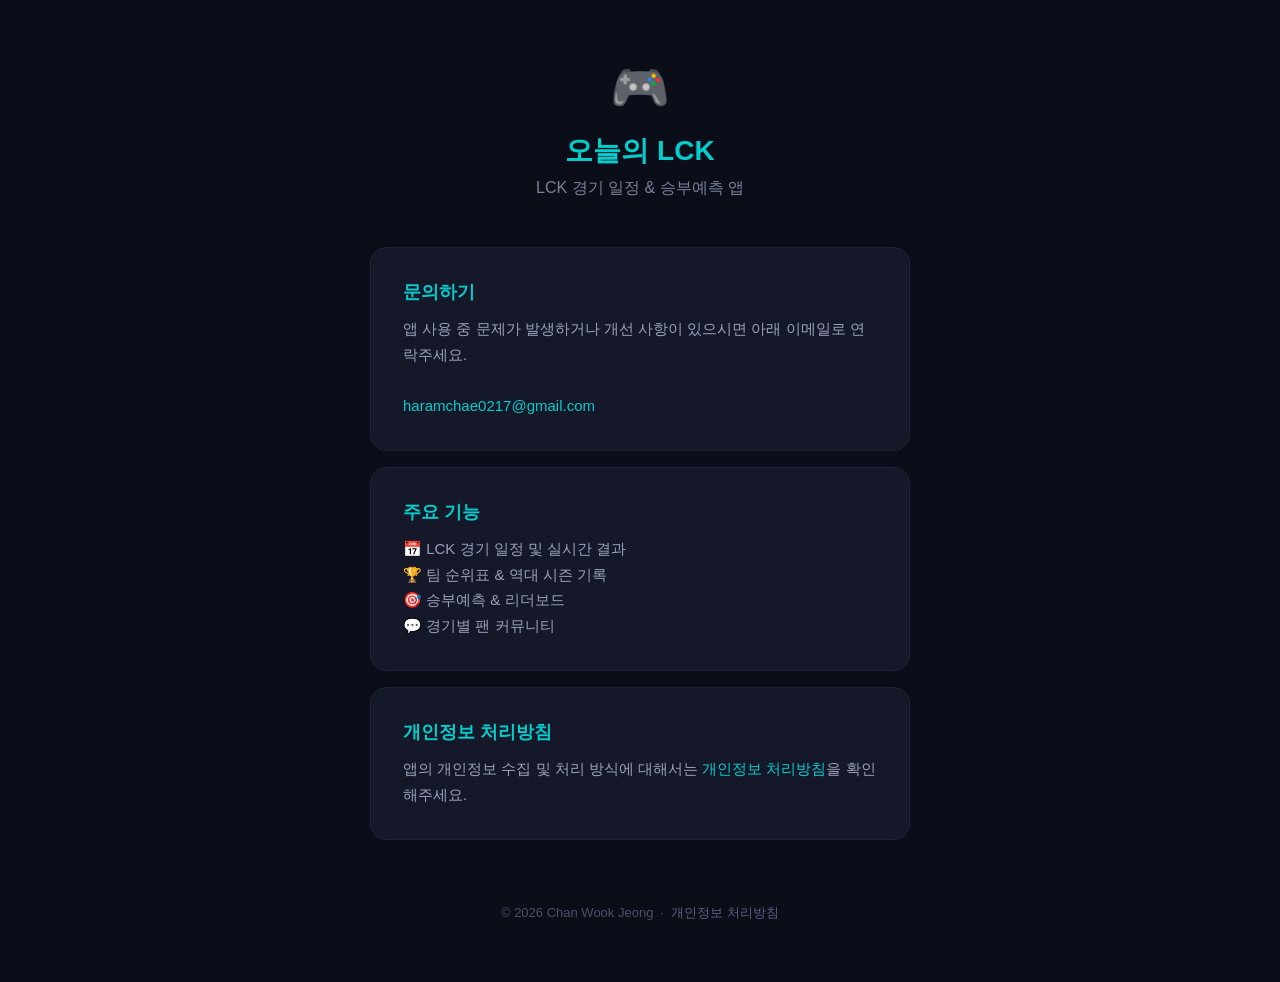
==== index.html @ 02b9f073 "Add support and   privacy policy pages" ====
<!DOCTYPE html>
<html lang="ko">
<head>
  <meta charset="UTF-8" />
  <meta name="viewport" content="width=device-width, initial-scale=1.0" />
  <title>오늘의 LCK — 고객 지원</title>
  <style>
    * { box-sizing: border-box; margin: 0; padding: 0; }
    body {
      font-family: -apple-system, BlinkMacSystemFont, 'Segoe UI', sans-serif;
      background: #0b0e19;
      color: #e0e4f0;
      min-height: 100vh;
      display: flex;
      flex-direction: column;
      align-items: center;
      padding: 60px 24px;
    }
    .logo { font-size: 48px; margin-bottom: 16px; }
    h1 { font-size: 28px; font-weight: 700; color: #07cccc; margin-bottom: 8px; }
    .subtitle { font-size: 16px; color: #7a8099; margin-bottom: 48px; }
    .card {
      background: #141828;
      border: 1px solid #1e2438;
      border-radius: 16px;
      padding: 32px;
      max-width: 540px;
      width: 100%;
      margin-bottom: 16px;
    }
    .card h2 { font-size: 18px; font-weight: 600; color: #07cccc; margin-bottom: 12px; }
    .card p { font-size: 15px; color: #9aa0b8; line-height: 1.7; }
    .card a { color: #07cccc; text-decoration: none; }
    .card a:hover { text-decoration: underline; }
    .footer {
      margin-top: 48px;
      font-size: 13px;
      color: #4a5068;
      text-align: center;
    }
    .footer a { color: #5a6080; text-decoration: none; }
    .footer a:hover { color: #07cccc; }
  </style>
</head>
<body>
  <div class="logo">🎮</div>
  <h1>오늘의 LCK</h1>
  <p class="subtitle">LCK 경기 일정 &amp; 승부예측 앱</p>

  <div class="card">
    <h2>문의하기</h2>
    <p>
      앱 사용 중 문제가 발생하거나 개선 사항이 있으시면 아래 이메일로 연락주세요.<br /><br />
      <a href="mailto:haramchae0217@gmail.com">haramchae0217@gmail.com</a>
    </p>
  </div>

  <div class="card">
    <h2>주요 기능</h2>
    <p>
      📅 LCK 경기 일정 및 실시간 결과<br />
      🏆 팀 순위표 &amp; 역대 시즌 기록<br />
      🎯 승부예측 &amp; 리더보드<br />
      💬 경기별 팬 커뮤니티
    </p>
  </div>

  <div class="card">
    <h2>개인정보 처리방침</h2>
    <p>
      앱의 개인정보 수집 및 처리 방식에 대해서는
      <a href="privacy.html">개인정보 처리방침</a>을 확인해주세요.
    </p>
  </div>

  <div class="footer">
    <p>© 2026 Chan Wook Jeong &nbsp;·&nbsp; <a href="privacy.html">개인정보 처리방침</a></p>
  </div>
</body>
</html>
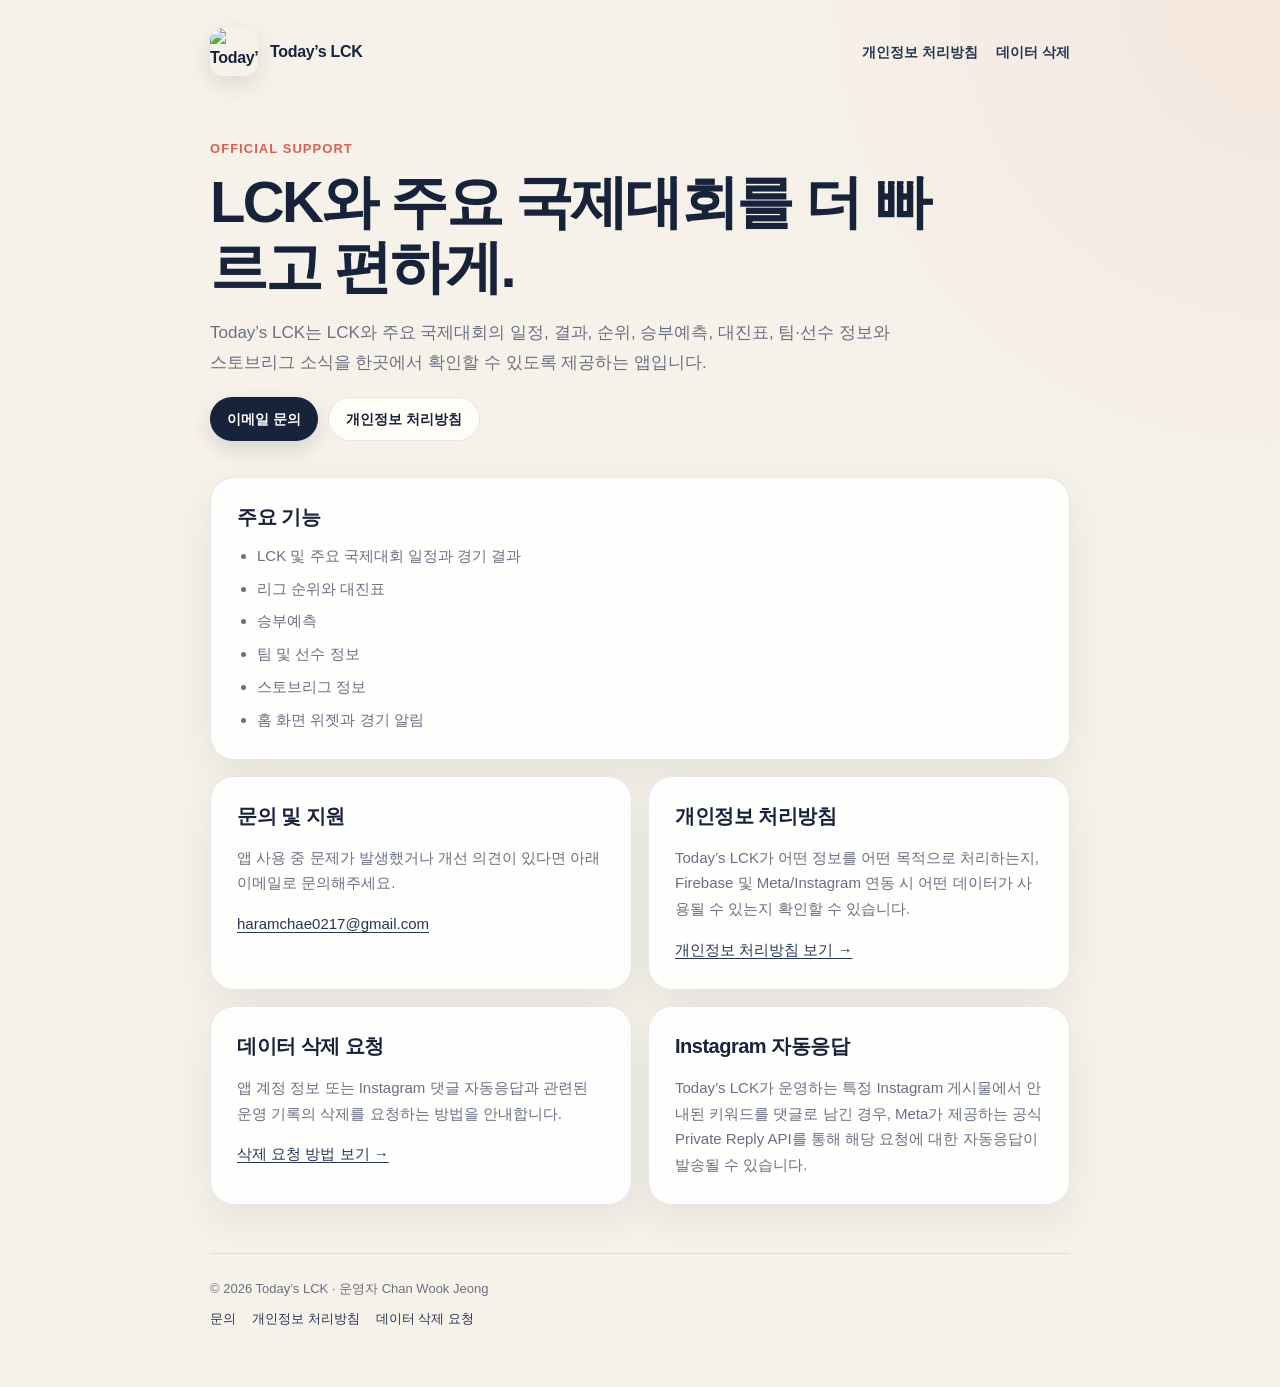
==== commit 7260957b: "Redesign Today’s LCK support homepage" ====
--- a/index.html
+++ b/index.html
@@ -3,78 +3,100 @@
 <head>
   <meta charset="UTF-8" />
   <meta name="viewport" content="width=device-width, initial-scale=1.0" />
-  <title>오늘의 LCK — 고객 지원</title>
-  <style>
-    * { box-sizing: border-box; margin: 0; padding: 0; }
-    body {
-      font-family: -apple-system, BlinkMacSystemFont, 'Segoe UI', sans-serif;
-      background: #0b0e19;
-      color: #e0e4f0;
-      min-height: 100vh;
-      display: flex;
-      flex-direction: column;
-      align-items: center;
-      padding: 60px 24px;
-    }
-    .logo { font-size: 48px; margin-bottom: 16px; }
-    h1 { font-size: 28px; font-weight: 700; color: #07cccc; margin-bottom: 8px; }
-    .subtitle { font-size: 16px; color: #7a8099; margin-bottom: 48px; }
-    .card {
-      background: #141828;
-      border: 1px solid #1e2438;
-      border-radius: 16px;
-      padding: 32px;
-      max-width: 540px;
-      width: 100%;
-      margin-bottom: 16px;
-    }
-    .card h2 { font-size: 18px; font-weight: 600; color: #07cccc; margin-bottom: 12px; }
-    .card p { font-size: 15px; color: #9aa0b8; line-height: 1.7; }
-    .card a { color: #07cccc; text-decoration: none; }
-    .card a:hover { text-decoration: underline; }
-    .footer {
-      margin-top: 48px;
-      font-size: 13px;
-      color: #4a5068;
-      text-align: center;
-    }
-    .footer a { color: #5a6080; text-decoration: none; }
-    .footer a:hover { color: #07cccc; }
-  </style>
+  <meta name="description" content="Today’s LCK 공식 지원 페이지입니다. 앱 기능, 문의 방법, 개인정보 처리방침 및 데이터 삭제 안내를 확인할 수 있습니다." />
+  <meta name="theme-color" content="#f6f2e9" media="(prefers-color-scheme: light)" />
+  <meta name="theme-color" content="#111522" media="(prefers-color-scheme: dark)" />
+  <title>Today’s LCK — 지원</title>
+  <link rel="icon" href="https://raw.githubusercontent.com/haramchae0217/todays-lck/main/assets/icon/app_icon.png" />
+  <link rel="stylesheet" href="styles.css" />
 </head>
 <body>
-  <div class="logo">🎮</div>
-  <h1>오늘의 LCK</h1>
-  <p class="subtitle">LCK 경기 일정 &amp; 승부예측 앱</p>
+  <main class="site-shell">
+    <header class="site-header">
+      <a class="brand" href="index.html" aria-label="Today’s LCK 홈">
+        <img
+          class="brand-icon"
+          src="https://raw.githubusercontent.com/haramchae0217/todays-lck/main/assets/icon/app_icon.png"
+          alt="Today’s LCK 앱 아이콘"
+          width="48"
+          height="48"
+        />
+        <span>Today’s LCK</span>
+      </a>
+      <nav class="site-nav" aria-label="주요 메뉴">
+        <a href="privacy.html">개인정보 처리방침</a>
+        <a href="data-deletion.html">데이터 삭제</a>
+      </nav>
+    </header>
 
-  <div class="card">
-    <h2>문의하기</h2>
-    <p>
-      앱 사용 중 문제가 발생하거나 개선 사항이 있으시면 아래 이메일로 연락주세요.<br /><br />
-      <a href="mailto:haramchae0217@gmail.com">haramchae0217@gmail.com</a>
-    </p>
-  </div>
+    <section class="hero">
+      <p class="eyebrow">Official Support</p>
+      <h1>LCK와 주요 국제대회를 더 빠르고 편하게.</h1>
+      <p class="hero-copy">
+        Today’s LCK는 LCK와 주요 국제대회의 일정, 결과, 순위, 승부예측, 대진표,
+        팀·선수 정보와 스토브리그 소식을 한곳에서 확인할 수 있도록 제공하는 앱입니다.
+      </p>
+      <div class="button-row">
+        <a class="button" href="mailto:haramchae0217@gmail.com">이메일 문의</a>
+        <a class="button secondary" href="privacy.html">개인정보 처리방침</a>
+      </div>
+    </section>
 
-  <div class="card">
-    <h2>주요 기능</h2>
-    <p>
-      📅 LCK 경기 일정 및 실시간 결과<br />
-      🏆 팀 순위표 &amp; 역대 시즌 기록<br />
-      🎯 승부예측 &amp; 리더보드<br />
-      💬 경기별 팬 커뮤니티
-    </p>
-  </div>
+    <section class="grid" aria-label="지원 정보">
+      <article class="card card-wide">
+        <h2>주요 기능</h2>
+        <ul class="feature-list">
+          <li>LCK 및 주요 국제대회 일정과 경기 결과</li>
+          <li>리그 순위와 대진표</li>
+          <li>승부예측</li>
+          <li>팀 및 선수 정보</li>
+          <li>스토브리그 정보</li>
+          <li>홈 화면 위젯과 경기 알림</li>
+        </ul>
+      </article>
 
-  <div class="card">
-    <h2>개인정보 처리방침</h2>
-    <p>
-      앱의 개인정보 수집 및 처리 방식에 대해서는
-      <a href="privacy.html">개인정보 처리방침</a>을 확인해주세요.
-    </p>
-  </div>
+      <article class="card">
+        <h2>문의 및 지원</h2>
+        <p>
+          앱 사용 중 문제가 발생했거나 개선 의견이 있다면 아래 이메일로 문의해주세요.
+        </p>
+        <p><a href="mailto:haramchae0217@gmail.com">haramchae0217@gmail.com</a></p>
+      </article>
 
-  <div class="footer">
-    <p>© 2026 Chan Wook Jeong &nbsp;·&nbsp; <a href="privacy.html">개인정보 처리방침</a></p>
-  </div>
+      <article class="card">
+        <h2>개인정보 처리방침</h2>
+        <p>
+          Today’s LCK가 어떤 정보를 어떤 목적으로 처리하는지, Firebase 및 Meta/Instagram 연동 시
+          어떤 데이터가 사용될 수 있는지 확인할 수 있습니다.
+        </p>
+        <p><a href="privacy.html">개인정보 처리방침 보기 →</a></p>
+      </article>
+
+      <article class="card">
+        <h2>데이터 삭제 요청</h2>
+        <p>
+          앱 계정 정보 또는 Instagram 댓글 자동응답과 관련된 운영 기록의 삭제를 요청하는 방법을 안내합니다.
+        </p>
+        <p><a href="data-deletion.html">삭제 요청 방법 보기 →</a></p>
+      </article>
+
+      <article class="card">
+        <h2>Instagram 자동응답</h2>
+        <p>
+          Today’s LCK가 운영하는 특정 Instagram 게시물에서 안내된 키워드를 댓글로 남긴 경우,
+          Meta가 제공하는 공식 Private Reply API를 통해 해당 요청에 대한 자동응답이 발송될 수 있습니다.
+        </p>
+      </article>
+    </section>
+
+    <footer class="site-footer">
+      <div>© 2026 Today’s LCK · 운영자 Chan Wook Jeong</div>
+      <div class="footer-links">
+        <a href="mailto:haramchae0217@gmail.com">문의</a>
+        <a href="privacy.html">개인정보 처리방침</a>
+        <a href="data-deletion.html">데이터 삭제 요청</a>
+      </div>
+    </footer>
+  </main>
 </body>
-</html>
+</html>
--- a/styles.css
+++ b/styles.css
@@ -0,0 +1,434 @@
+:root {
+  color-scheme: light dark;
+  --bg: #f6f2e9;
+  --surface: rgba(255, 255, 255, 0.88);
+  --surface-strong: #fffdf8;
+  --text: #17223b;
+  --muted: #697083;
+  --line: rgba(23, 34, 59, 0.10);
+  --navy: #17223b;
+  --navy-soft: #253654;
+  --red: #d95f56;
+  --cream: #f6f2e9;
+  --shadow: 0 16px 40px rgba(40, 47, 65, 0.08);
+  --radius-lg: 24px;
+  --radius-md: 18px;
+  --radius-sm: 14px;
+  --content: 860px;
+}
+
+* {
+  box-sizing: border-box;
+}
+
+html {
+  scroll-behavior: smooth;
+}
+
+body {
+  margin: 0;
+  min-height: 100vh;
+  font-family: -apple-system, BlinkMacSystemFont, "Segoe UI", "Noto Sans KR", sans-serif;
+  background:
+    radial-gradient(circle at top right, rgba(217, 95, 86, 0.08), transparent 34rem),
+    var(--bg);
+  color: var(--text);
+  line-height: 1.72;
+  -webkit-font-smoothing: antialiased;
+}
+
+a {
+  color: var(--navy-soft);
+  text-decoration-thickness: 1px;
+  text-underline-offset: 3px;
+}
+
+a:hover {
+  color: var(--red);
+}
+
+img {
+  display: block;
+  max-width: 100%;
+}
+
+.site-shell {
+  width: min(calc(100% - 40px), var(--content));
+  margin: 0 auto;
+  padding: 28px 0 56px;
+}
+
+.site-header {
+  display: flex;
+  align-items: center;
+  justify-content: space-between;
+  gap: 20px;
+  margin-bottom: 44px;
+}
+
+.brand {
+  display: inline-flex;
+  align-items: center;
+  gap: 12px;
+  color: var(--text);
+  text-decoration: none;
+  font-weight: 800;
+  letter-spacing: -0.02em;
+}
+
+.brand:hover {
+  color: var(--text);
+}
+
+.brand-icon {
+  width: 48px;
+  height: 48px;
+  border-radius: 13px;
+  box-shadow: 0 8px 22px rgba(23, 34, 59, 0.12);
+}
+
+.site-nav {
+  display: flex;
+  align-items: center;
+  gap: 18px;
+  font-size: 14px;
+  font-weight: 650;
+}
+
+.site-nav a {
+  text-decoration: none;
+}
+
+.hero {
+  padding: 18px 0 36px;
+}
+
+.eyebrow {
+  margin: 0 0 10px;
+  color: var(--red);
+  font-size: 13px;
+  font-weight: 800;
+  letter-spacing: 0.08em;
+  text-transform: uppercase;
+}
+
+.hero h1,
+.page-title {
+  margin: 0;
+  color: var(--navy);
+  letter-spacing: -0.045em;
+  line-height: 1.12;
+}
+
+.hero h1 {
+  max-width: 720px;
+  font-size: clamp(36px, 6vw, 58px);
+}
+
+.page-title {
+  font-size: clamp(32px, 5vw, 46px);
+}
+
+.hero-copy,
+.page-intro {
+  max-width: 700px;
+  margin: 18px 0 0;
+  color: var(--muted);
+  font-size: 17px;
+}
+
+.meta-row {
+  display: flex;
+  flex-wrap: wrap;
+  gap: 8px 14px;
+  margin-top: 18px;
+  color: var(--muted);
+  font-size: 14px;
+}
+
+.grid {
+  display: grid;
+  grid-template-columns: repeat(2, minmax(0, 1fr));
+  gap: 16px;
+}
+
+.card,
+.policy-section,
+.notice {
+  border: 1px solid var(--line);
+  background: var(--surface);
+  box-shadow: var(--shadow);
+  backdrop-filter: blur(16px);
+  -webkit-backdrop-filter: blur(16px);
+}
+
+.card {
+  min-height: 100%;
+  padding: 26px;
+  border-radius: var(--radius-lg);
+}
+
+.card-wide {
+  grid-column: 1 / -1;
+}
+
+.card h2,
+.policy-section h2 {
+  margin: 0 0 12px;
+  color: var(--navy);
+  line-height: 1.35;
+  letter-spacing: -0.025em;
+}
+
+.card h2 {
+  font-size: 20px;
+}
+
+.card p,
+.card li,
+.policy-section p,
+.policy-section li,
+.policy-section td,
+.policy-section th {
+  color: var(--muted);
+  font-size: 15px;
+}
+
+.card p:last-child,
+.policy-section p:last-child {
+  margin-bottom: 0;
+}
+
+.feature-list,
+.clean-list {
+  margin: 0;
+  padding-left: 20px;
+}
+
+.feature-list li + li,
+.clean-list li + li {
+  margin-top: 7px;
+}
+
+.button-row {
+  display: flex;
+  flex-wrap: wrap;
+  gap: 10px;
+  margin-top: 20px;
+}
+
+.button {
+  display: inline-flex;
+  align-items: center;
+  justify-content: center;
+  min-height: 44px;
+  padding: 0 17px;
+  border-radius: 999px;
+  background: var(--navy);
+  color: #fff;
+  font-size: 14px;
+  font-weight: 750;
+  text-decoration: none;
+  box-shadow: 0 8px 20px rgba(23, 34, 59, 0.14);
+}
+
+.button:hover {
+  background: var(--navy-soft);
+  color: #fff;
+}
+
+.button.secondary {
+  border: 1px solid var(--line);
+  background: var(--surface-strong);
+  color: var(--navy);
+  box-shadow: none;
+}
+
+.button.secondary:hover {
+  color: var(--red);
+}
+
+.back-link {
+  display: inline-flex;
+  align-items: center;
+  margin-bottom: 24px;
+  color: var(--muted);
+  font-size: 14px;
+  font-weight: 650;
+  text-decoration: none;
+}
+
+.back-link:hover {
+  color: var(--red);
+}
+
+.policy-stack {
+  display: grid;
+  gap: 16px;
+  margin-top: 32px;
+}
+
+.policy-section {
+  padding: 28px;
+  border-radius: var(--radius-lg);
+}
+
+.policy-section h2 {
+  font-size: 19px;
+}
+
+.policy-section h3 {
+  margin: 22px 0 8px;
+  color: var(--navy-soft);
+  font-size: 16px;
+}
+
+.table-wrap {
+  overflow-x: auto;
+  margin-top: 14px;
+  border: 1px solid var(--line);
+  border-radius: var(--radius-sm);
+}
+
+table {
+  width: 100%;
+  min-width: 620px;
+  border-collapse: collapse;
+  background: var(--surface-strong);
+}
+
+th,
+td {
+  padding: 14px 16px;
+  text-align: left;
+  vertical-align: top;
+  border-bottom: 1px solid var(--line);
+}
+
+th {
+  color: var(--navy) !important;
+  font-weight: 750;
+}
+
+tr:last-child td {
+  border-bottom: 0;
+}
+
+.notice {
+  margin-top: 16px;
+  padding: 18px 20px;
+  border-left: 4px solid var(--red);
+  border-radius: var(--radius-md);
+  color: var(--muted);
+  font-size: 14px;
+}
+
+.notice strong {
+  color: var(--navy);
+}
+
+.site-footer {
+  margin-top: 48px;
+  padding-top: 24px;
+  border-top: 1px solid var(--line);
+  color: var(--muted);
+  font-size: 13px;
+}
+
+.footer-links {
+  display: flex;
+  flex-wrap: wrap;
+  gap: 8px 16px;
+  margin-top: 8px;
+}
+
+.footer-links a {
+  text-decoration: none;
+}
+
+.small {
+  font-size: 13px !important;
+}
+
+strong {
+  color: var(--navy);
+}
+
+@media (max-width: 700px) {
+  .site-shell {
+    width: min(calc(100% - 32px), var(--content));
+    padding-top: 20px;
+  }
+
+  .site-header {
+    align-items: flex-start;
+    margin-bottom: 28px;
+  }
+
+  .site-nav {
+    display: none;
+  }
+
+  .brand-icon {
+    width: 44px;
+    height: 44px;
+  }
+
+  .hero {
+    padding-top: 8px;
+  }
+
+  .hero-copy,
+  .page-intro {
+    font-size: 16px;
+  }
+
+  .grid {
+    grid-template-columns: 1fr;
+  }
+
+  .card-wide {
+    grid-column: auto;
+  }
+
+  .card,
+  .policy-section {
+    padding: 22px;
+    border-radius: 20px;
+  }
+}
+
+@media (prefers-color-scheme: dark) {
+  :root {
+    --bg: #111522;
+    --surface: rgba(27, 33, 49, 0.92);
+    --surface-strong: #1b2131;
+    --text: #f4efe5;
+    --muted: #aab1c2;
+    --line: rgba(244, 239, 229, 0.10);
+    --navy: #f4efe5;
+    --navy-soft: #d9dfeb;
+    --red: #ef8278;
+    --shadow: 0 16px 42px rgba(0, 0, 0, 0.22);
+  }
+
+  body {
+    background:
+      radial-gradient(circle at top right, rgba(239, 130, 120, 0.09), transparent 34rem),
+      var(--bg);
+  }
+
+  .button {
+    background: #f4efe5;
+    color: #17223b;
+  }
+
+  .button:hover {
+    background: #fffaf0;
+    color: #17223b;
+  }
+
+  .button.secondary {
+    color: var(--text);
+  }
+}
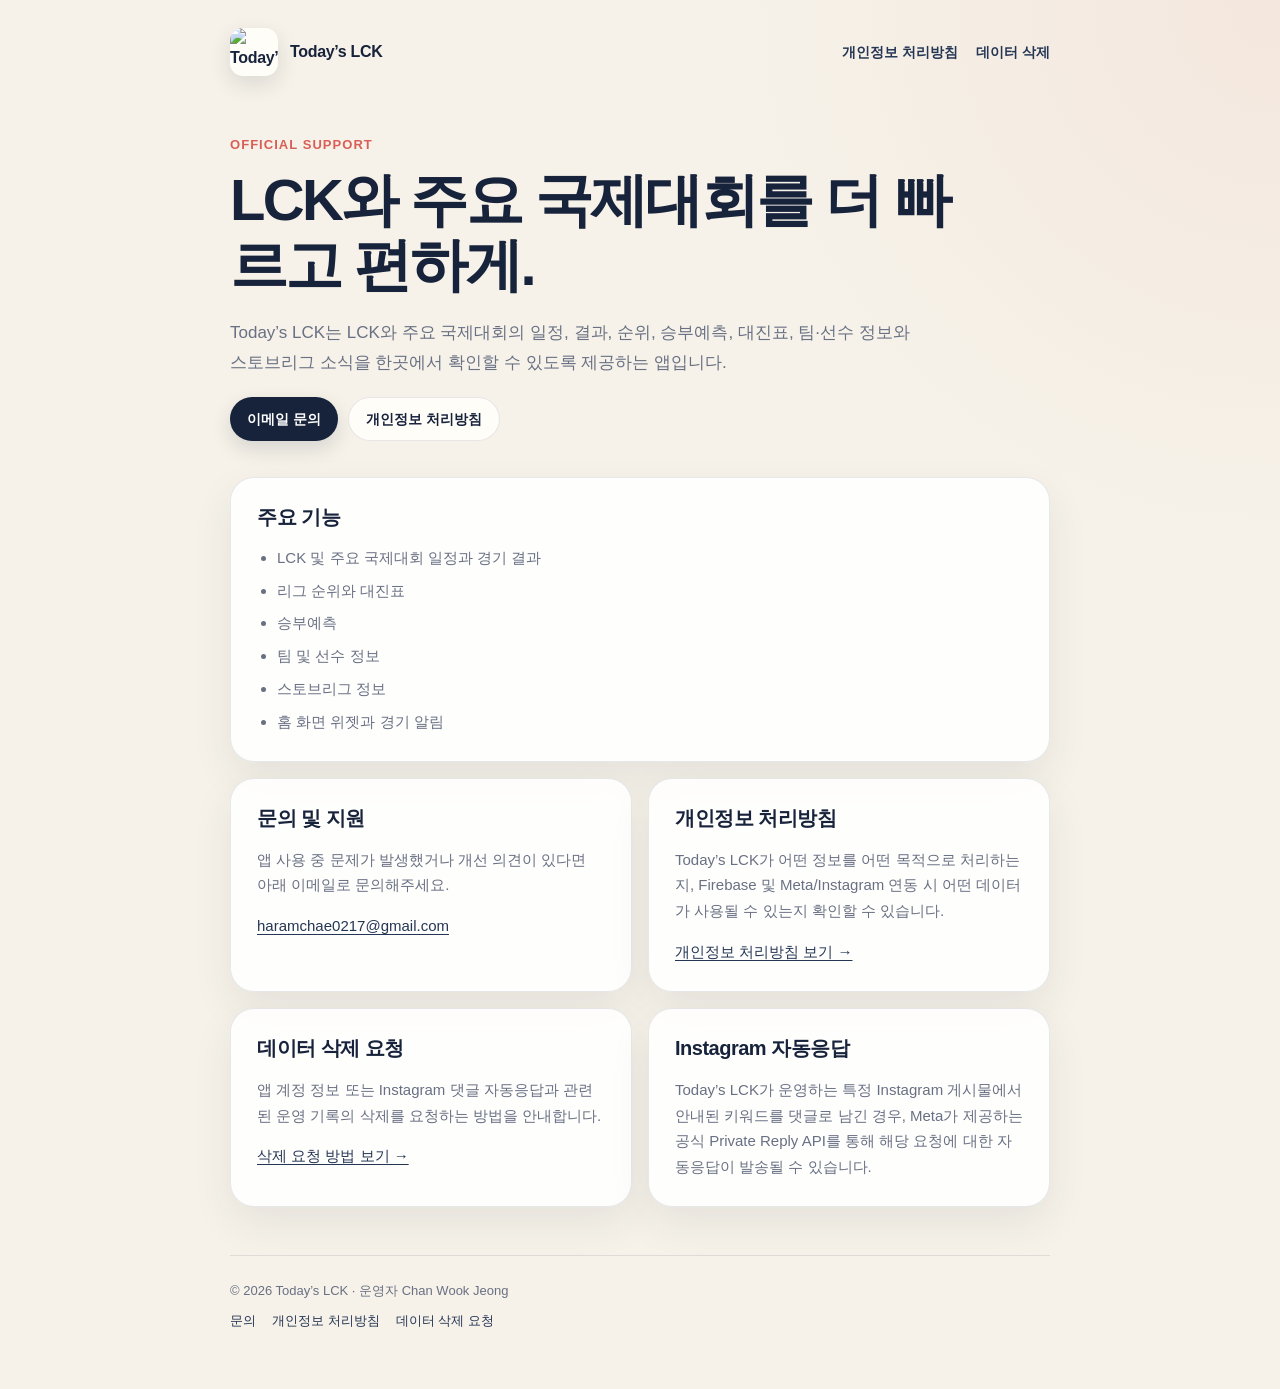
==== commit 64b929ad: "Use public production app icon on support page" ====
--- a/index.html
+++ b/index.html
@@ -7,7 +7,7 @@
   <meta name="theme-color" content="#f6f2e9" media="(prefers-color-scheme: light)" />
   <meta name="theme-color" content="#111522" media="(prefers-color-scheme: dark)" />
   <title>Today’s LCK — 지원</title>
-  <link rel="icon" href="https://raw.githubusercontent.com/haramchae0217/todays-lck/main/assets/icon/app_icon.png" />
+  <link rel="icon" href="https://play-lh.googleusercontent.com/zWIazSV3u0OS1Sq_oVKv3LDv4txvOeGqMZ2zBjJ094juxMMw_aXhl2ckY_sxHrJlNeDthSTGwtWO4hBI8xrmTw%3Dw240-h480" />
   <link rel="stylesheet" href="styles.css" />
 </head>
 <body>
@@ -16,7 +16,7 @@
       <a class="brand" href="index.html" aria-label="Today’s LCK 홈">
         <img
           class="brand-icon"
-          src="https://raw.githubusercontent.com/haramchae0217/todays-lck/main/assets/icon/app_icon.png"
+          src="https://play-lh.googleusercontent.com/zWIazSV3u0OS1Sq_oVKv3LDv4txvOeGqMZ2zBjJ094juxMMw_aXhl2ckY_sxHrJlNeDthSTGwtWO4hBI8xrmTw%3Dw240-h480"
           alt="Today’s LCK 앱 아이콘"
           width="48"
           height="48"
@@ -57,9 +57,7 @@
 
       <article class="card">
         <h2>문의 및 지원</h2>
-        <p>
-          앱 사용 중 문제가 발생했거나 개선 의견이 있다면 아래 이메일로 문의해주세요.
-        </p>
+        <p>앱 사용 중 문제가 발생했거나 개선 의견이 있다면 아래 이메일로 문의해주세요.</p>
         <p><a href="mailto:haramchae0217@gmail.com">haramchae0217@gmail.com</a></p>
       </article>
 
@@ -74,9 +72,7 @@
 
       <article class="card">
         <h2>데이터 삭제 요청</h2>
-        <p>
-          앱 계정 정보 또는 Instagram 댓글 자동응답과 관련된 운영 기록의 삭제를 요청하는 방법을 안내합니다.
-        </p>
+        <p>앱 계정 정보 또는 Instagram 댓글 자동응답과 관련된 운영 기록의 삭제를 요청하는 방법을 안내합니다.</p>
         <p><a href="data-deletion.html">삭제 요청 방법 보기 →</a></p>
       </article>
 
--- a/styles.css
+++ b/styles.css
@@ -14,7 +14,7 @@
   --radius-lg: 24px;
   --radius-md: 18px;
   --radius-sm: 14px;
-  --content: 860px;
+  --content: 820px;
 }
 
 * {
@@ -63,7 +63,7 @@
   align-items: center;
   justify-content: space-between;
   gap: 20px;
-  margin-bottom: 44px;
+  margin-bottom: 40px;
 }
 
 .brand {
@@ -83,7 +83,9 @@
 .brand-icon {
   width: 48px;
   height: 48px;
+  object-fit: cover;
   border-radius: 13px;
+  background: var(--surface-strong);
   box-shadow: 0 8px 22px rgba(23, 34, 59, 0.12);
 }
 
@@ -104,7 +106,7 @@
 }
 
 .eyebrow {
-  margin: 0 0 10px;
+  margin: 0 0 12px;
   color: var(--red);
   font-size: 13px;
   font-weight: 800;
@@ -131,8 +133,8 @@
 
 .hero-copy,
 .page-intro {
-  max-width: 700px;
-  margin: 18px 0 0;
+  max-width: 680px;
+  margin: 20px 0 0;
   color: var(--muted);
   font-size: 17px;
 }
@@ -144,6 +146,33 @@
   margin-top: 18px;
   color: var(--muted);
   font-size: 14px;
+}
+
+.integration-summary {
+  display: grid;
+  grid-template-columns: repeat(2, minmax(0, 1fr));
+  gap: 10px;
+  margin-top: 22px;
+}
+
+.integration-summary > div {
+  border: 1px solid var(--line);
+  border-radius: var(--radius-md);
+  background: var(--surface);
+  padding: 14px 16px;
+  box-shadow: 0 10px 28px rgba(40, 47, 65, 0.05);
+}
+
+.integration-summary strong {
+  display: block;
+  margin-bottom: 3px;
+  font-size: 14px;
+}
+
+.integration-summary span {
+  color: var(--muted);
+  font-size: 13px;
+  line-height: 1.55;
 }
 
 .grid {
@@ -174,7 +203,7 @@
 
 .card h2,
 .policy-section h2 {
-  margin: 0 0 12px;
+  margin: 0 0 14px;
   color: var(--navy);
   line-height: 1.35;
   letter-spacing: -0.025em;
@@ -192,6 +221,12 @@
 .policy-section th {
   color: var(--muted);
   font-size: 15px;
+}
+
+.policy-section p,
+.policy-section li,
+.policy-section td {
+  line-height: 1.78;
 }
 
 .card p:last-child,
@@ -251,7 +286,7 @@
 .back-link {
   display: inline-flex;
   align-items: center;
-  margin-bottom: 24px;
+  margin-bottom: 26px;
   color: var(--muted);
   font-size: 14px;
   font-weight: 650;
@@ -265,11 +300,11 @@
 .policy-stack {
   display: grid;
   gap: 16px;
-  margin-top: 32px;
+  margin-top: 36px;
 }
 
 .policy-section {
-  padding: 28px;
+  padding: 30px;
   border-radius: var(--radius-lg);
 }
 
@@ -285,21 +320,21 @@
 
 .table-wrap {
   overflow-x: auto;
-  margin-top: 14px;
+  margin-top: 16px;
   border: 1px solid var(--line);
   border-radius: var(--radius-sm);
 }
 
 table {
   width: 100%;
-  min-width: 620px;
+  min-width: 640px;
   border-collapse: collapse;
   background: var(--surface-strong);
 }
 
 th,
 td {
-  padding: 14px 16px;
+  padding: 16px 18px;
   text-align: left;
   vertical-align: top;
   border-bottom: 1px solid var(--line);
@@ -315,12 +350,13 @@
 }
 
 .notice {
-  margin-top: 16px;
+  margin-top: 18px;
   padding: 18px 20px;
   border-left: 4px solid var(--red);
   border-radius: var(--radius-md);
   color: var(--muted);
   font-size: 14px;
+  line-height: 1.72;
 }
 
 .notice strong {
@@ -383,6 +419,10 @@
     font-size: 16px;
   }
 
+  .integration-summary {
+    grid-template-columns: 1fr;
+  }
+
   .grid {
     grid-template-columns: 1fr;
   }
@@ -395,6 +435,11 @@
   .policy-section {
     padding: 22px;
     border-radius: 20px;
+  }
+
+  th,
+  td {
+    padding: 14px 15px;
   }
 }
 
